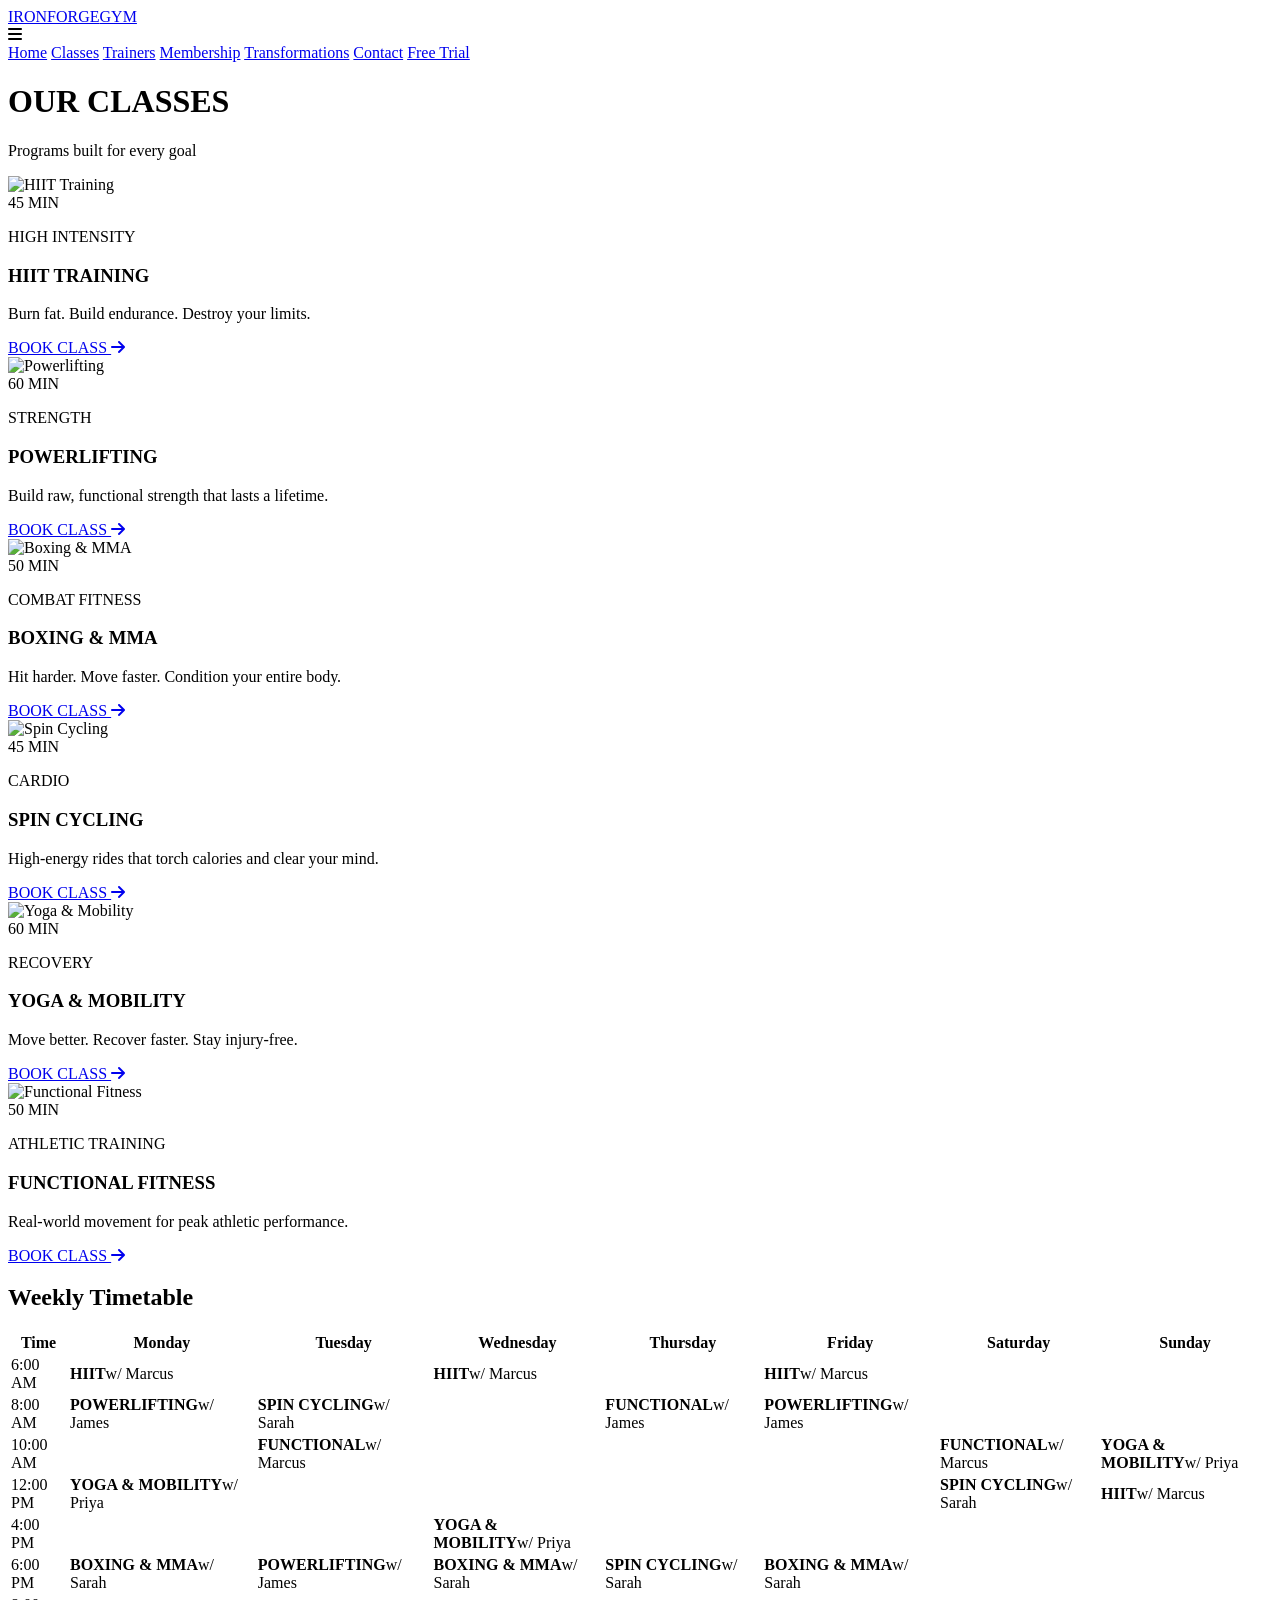
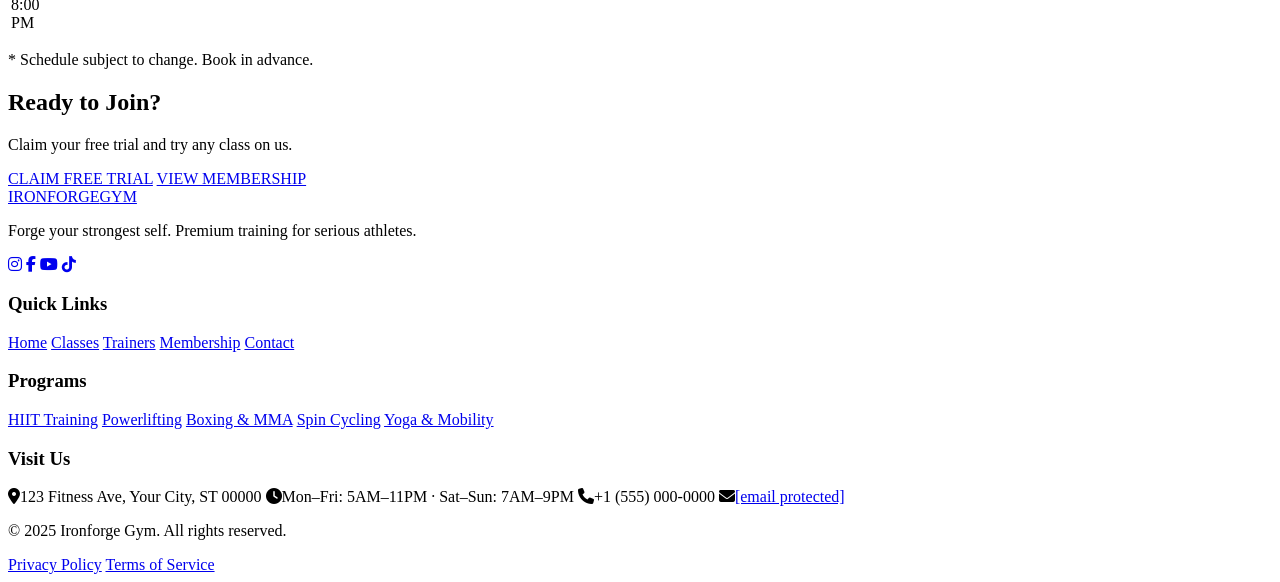
==== classes.html @ a6bea6be "Add files via upload" ====
<!DOCTYPE html>
<html lang="en">
<head>
  <meta charset="UTF-8">
  <meta name="viewport" content="width=device-width, initial-scale=1.0">
  <meta name="description" content="Explore all classes at Ironforge Gym — HIIT, Powerlifting, Boxing, Spin Cycling, Yoga, and more. Find your program.">
  <title>Classes | Ironforge Gym</title>
  <link href="https://fonts.googleapis.com/css2?family=Barlow+Condensed:wght@600;700;800;900&family=Barlow:wght@400;500;600&display=swap" rel="stylesheet">
  <link rel="stylesheet" href="https://cdnjs.cloudflare.com/ajax/libs/font-awesome/6.4.0/css/all.min.css">
  <link rel="stylesheet" href="./css/styles.css">
</head>
<body>

  <!-- NAVBAR (scrolled on inner pages) -->
  <header class="header scrolled">
    <div class="container">
      <a href="./index.html" class="logo">IRONFORGE<span>GYM</span></a>
      <div class="mobile-menu-toggle">
        <i class="fas fa-bars"></i>
      </div>
      <nav class="nav-links">
        <a href="./index.html">Home</a>
        <a href="./classes.html" class="active">Classes</a>
        <a href="./trainers.html">Trainers</a>
        <a href="./membership.html">Membership</a>
        <a href="./transformations.html">Transformations</a>
        <a href="./contact.html">Contact</a>
        <a href="./contact.html" class="btn btn-primary">Free Trial</a>
      </nav>
    </div>
  </header>

  <!-- PAGE HEADER -->
  <div class="page-header">
    <div class="container fade-in">
      <h1>OUR CLASSES</h1>
      <p>Programs built for every goal</p>
    </div>
  </div>

  <!-- ALL 6 CLASS CARDS -->
  <section class="section-padding">
    <div class="container">
      <div class="classes-grid fade-in">

        <div class="class-card">
          <div class="class-img">
            <img src="https://picsum.photos/seed/hiit/600/420?grayscale" alt="HIIT Training">
            <div class="class-overlay"></div>
            <span class="class-duration">45 MIN</span>
          </div>
          <div class="class-content">
            <p class="class-category">HIGH INTENSITY</p>
            <h3>HIIT TRAINING</h3>
            <p class="class-desc">Burn fat. Build endurance. Destroy your limits.</p>
            <a href="./contact.html" class="class-link">BOOK CLASS <i class="fas fa-arrow-right"></i></a>
          </div>
        </div>

        <div class="class-card">
          <div class="class-img">
            <img src="https://picsum.photos/seed/lifting/600/420?grayscale" alt="Powerlifting">
            <div class="class-overlay"></div>
            <span class="class-duration">60 MIN</span>
          </div>
          <div class="class-content">
            <p class="class-category">STRENGTH</p>
            <h3>POWERLIFTING</h3>
            <p class="class-desc">Build raw, functional strength that lasts a lifetime.</p>
            <a href="./contact.html" class="class-link">BOOK CLASS <i class="fas fa-arrow-right"></i></a>
          </div>
        </div>

        <div class="class-card">
          <div class="class-img">
            <img src="https://picsum.photos/seed/boxing/600/420?grayscale" alt="Boxing & MMA">
            <div class="class-overlay"></div>
            <span class="class-duration">50 MIN</span>
          </div>
          <div class="class-content">
            <p class="class-category">COMBAT FITNESS</p>
            <h3>BOXING &amp; MMA</h3>
            <p class="class-desc">Hit harder. Move faster. Condition your entire body.</p>
            <a href="./contact.html" class="class-link">BOOK CLASS <i class="fas fa-arrow-right"></i></a>
          </div>
        </div>

        <div class="class-card">
          <div class="class-img">
            <img src="https://picsum.photos/seed/cycling/600/420?grayscale" alt="Spin Cycling">
            <div class="class-overlay"></div>
            <span class="class-duration">45 MIN</span>
          </div>
          <div class="class-content">
            <p class="class-category">CARDIO</p>
            <h3>SPIN CYCLING</h3>
            <p class="class-desc">High-energy rides that torch calories and clear your mind.</p>
            <a href="./contact.html" class="class-link">BOOK CLASS <i class="fas fa-arrow-right"></i></a>
          </div>
        </div>

        <div class="class-card">
          <div class="class-img">
            <img src="https://picsum.photos/seed/yoga/600/420?grayscale" alt="Yoga & Mobility">
            <div class="class-overlay"></div>
            <span class="class-duration">60 MIN</span>
          </div>
          <div class="class-content">
            <p class="class-category">RECOVERY</p>
            <h3>YOGA &amp; MOBILITY</h3>
            <p class="class-desc">Move better. Recover faster. Stay injury-free.</p>
            <a href="./contact.html" class="class-link">BOOK CLASS <i class="fas fa-arrow-right"></i></a>
          </div>
        </div>

        <div class="class-card">
          <div class="class-img">
            <img src="https://picsum.photos/seed/crossfit/600/420?grayscale" alt="Functional Fitness">
            <div class="class-overlay"></div>
            <span class="class-duration">50 MIN</span>
          </div>
          <div class="class-content">
            <p class="class-category">ATHLETIC TRAINING</p>
            <h3>FUNCTIONAL FITNESS</h3>
            <p class="class-desc">Real-world movement for peak athletic performance.</p>
            <a href="./contact.html" class="class-link">BOOK CLASS <i class="fas fa-arrow-right"></i></a>
          </div>
        </div>

      </div>
    </div>
  </section>

  <!-- WEEKLY SCHEDULE TABLE -->
  <section class="section-padding" style="background: var(--surface);">
    <div class="container">
      <h2 class="section-title fade-in">Weekly Timetable</h2>
      <div class="schedule-wrapper fade-in">
        <table class="schedule-table">
          <thead>
            <tr>
              <th>Time</th>
              <th>Monday</th>
              <th>Tuesday</th>
              <th>Wednesday</th>
              <th>Thursday</th>
              <th>Friday</th>
              <th>Saturday</th>
              <th>Sunday</th>
            </tr>
          </thead>
          <tbody>
            <tr>
              <td>6:00 AM</td>
              <td><div class="schedule-class schedule-hiit"><strong>HIIT</strong><span>w/ Marcus</span></div></td>
              <td></td>
              <td><div class="schedule-class schedule-hiit"><strong>HIIT</strong><span>w/ Marcus</span></div></td>
              <td></td>
              <td><div class="schedule-class schedule-hiit"><strong>HIIT</strong><span>w/ Marcus</span></div></td>
              <td></td>
              <td></td>
            </tr>
            <tr>
              <td>8:00 AM</td>
              <td><div class="schedule-class schedule-strength"><strong>POWERLIFTING</strong><span>w/ James</span></div></td>
              <td><div class="schedule-class schedule-cycling"><strong>SPIN CYCLING</strong><span>w/ Sarah</span></div></td>
              <td></td>
              <td><div class="schedule-class schedule-functional"><strong>FUNCTIONAL</strong><span>w/ James</span></div></td>
              <td><div class="schedule-class schedule-strength"><strong>POWERLIFTING</strong><span>w/ James</span></div></td>
              <td></td>
              <td></td>
            </tr>
            <tr>
              <td>10:00 AM</td>
              <td></td>
              <td><div class="schedule-class schedule-functional"><strong>FUNCTIONAL</strong><span>w/ Marcus</span></div></td>
              <td></td>
              <td></td>
              <td></td>
              <td><div class="schedule-class schedule-functional"><strong>FUNCTIONAL</strong><span>w/ Marcus</span></div></td>
              <td><div class="schedule-class schedule-yoga"><strong>YOGA &amp; MOBILITY</strong><span>w/ Priya</span></div></td>
            </tr>
            <tr>
              <td>12:00 PM</td>
              <td><div class="schedule-class schedule-yoga"><strong>YOGA &amp; MOBILITY</strong><span>w/ Priya</span></div></td>
              <td></td>
              <td></td>
              <td></td>
              <td></td>
              <td><div class="schedule-class schedule-cycling"><strong>SPIN CYCLING</strong><span>w/ Sarah</span></div></td>
              <td><div class="schedule-class schedule-hiit"><strong>HIIT</strong><span>w/ Marcus</span></div></td>
            </tr>
            <tr>
              <td>4:00 PM</td>
              <td></td>
              <td></td>
              <td><div class="schedule-class schedule-yoga"><strong>YOGA &amp; MOBILITY</strong><span>w/ Priya</span></div></td>
              <td></td>
              <td></td>
              <td></td>
              <td></td>
            </tr>
            <tr>
              <td>6:00 PM</td>
              <td><div class="schedule-class schedule-boxing"><strong>BOXING &amp; MMA</strong><span>w/ Sarah</span></div></td>
              <td><div class="schedule-class schedule-strength"><strong>POWERLIFTING</strong><span>w/ James</span></div></td>
              <td><div class="schedule-class schedule-boxing"><strong>BOXING &amp; MMA</strong><span>w/ Sarah</span></div></td>
              <td><div class="schedule-class schedule-cycling"><strong>SPIN CYCLING</strong><span>w/ Sarah</span></div></td>
              <td><div class="schedule-class schedule-boxing"><strong>BOXING &amp; MMA</strong><span>w/ Sarah</span></div></td>
              <td></td>
              <td></td>
            </tr>
            <tr>
              <td>8:00 PM</td>
              <td></td>
              <td></td>
              <td></td>
              <td></td>
              <td></td>
              <td></td>
              <td></td>
            </tr>
          </tbody>
        </table>
      </div>
      <p class="schedule-note">* Schedule subject to change. Book in advance. <!-- CLIENT EDIT: all schedule data --></p>
    </div>
  </section>

  <!-- CTA BANNER -->
  <section class="cta-banner fade-in">
    <div class="container">
      <h2>Ready to Join?</h2>
      <p>Claim your free trial and try any class on us.</p>
      <div class="cta-buttons">
        <a href="./contact.html" class="btn btn-primary">CLAIM FREE TRIAL</a>
        <a href="./membership.html" class="btn btn-outline">VIEW MEMBERSHIP</a>
      </div>
    </div>
  </section>

  <!-- FOOTER -->
  <footer class="footer">
    <div class="container">
      <div class="footer-grid">
        <div class="footer-col">
          <a href="./index.html" class="footer-logo">IRONFORGE<span>GYM</span></a>
          <p>Forge your strongest self. Premium training for serious athletes.</p>
          <div class="social-icons">
            <a href="#" aria-label="Instagram"><i class="fab fa-instagram"></i></a>
            <a href="#" aria-label="Facebook"><i class="fab fa-facebook-f"></i></a>
            <a href="#" aria-label="YouTube"><i class="fab fa-youtube"></i></a>
            <a href="#" aria-label="TikTok"><i class="fab fa-tiktok"></i></a>
          </div>
        </div>
        <div class="footer-col">
          <h3>Quick Links</h3>
          <div class="footer-links">
            <a href="./index.html">Home</a>
            <a href="./classes.html">Classes</a>
            <a href="./trainers.html">Trainers</a>
            <a href="./membership.html">Membership</a>
            <a href="./contact.html">Contact</a>
          </div>
        </div>
        <div class="footer-col">
          <h3>Programs</h3>
          <div class="footer-links">
            <a href="./classes.html">HIIT Training</a>
            <a href="./classes.html">Powerlifting</a>
            <a href="./classes.html">Boxing &amp; MMA</a>
            <a href="./classes.html">Spin Cycling</a>
            <a href="./classes.html">Yoga &amp; Mobility</a>
          </div>
        </div>
        <div class="footer-col">
          <h3>Visit Us</h3>
          <div class="footer-links">
            <span><i class="fas fa-map-marker-alt"></i>123 Fitness Ave, Your City, ST 00000</span>
            <span><i class="fas fa-clock"></i>Mon–Fri: 5AM–11PM · Sat–Sun: 7AM–9PM</span>
            <span><i class="fas fa-phone"></i>+1 (555) 000-0000</span>
            <span><i class="fas fa-envelope"></i><a href="/cdn-cgi/l/email-protection" class="__cf_email__" data-cfemail="28404d44444768415a47464e475a4f4d454f5145064b4745">[email&#160;protected]</a></span>
          </div>
        </div>
      </div>
      <div class="footer-bottom">
        <p>&copy; 2025 Ironforge Gym. All rights reserved.</p>
        <div>
          <a href="#">Privacy Policy</a>
          <a href="#">Terms of Service</a>
        </div>
      </div>
    </div>
  </footer>

  <a href="https://wa.me/15550000000" class="whatsapp-float" target="_blank" rel="noopener noreferrer" aria-label="Ch
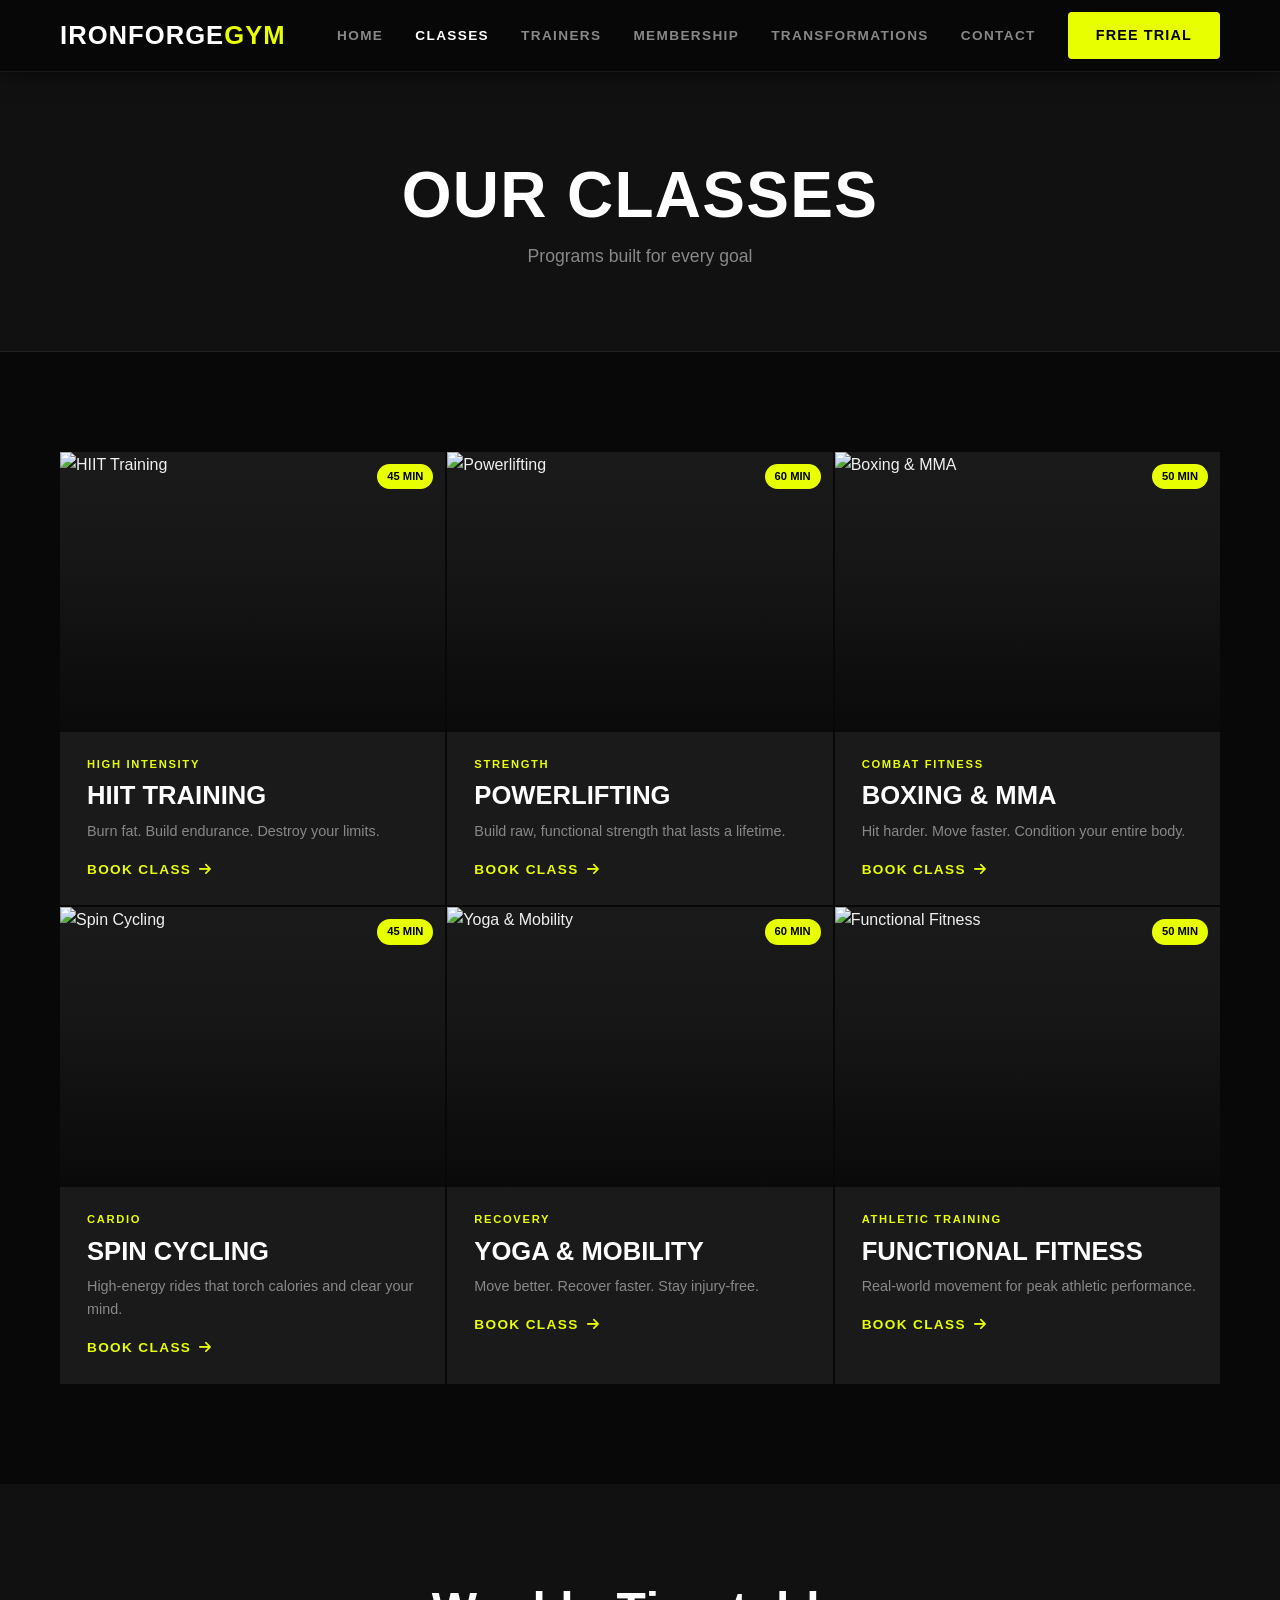
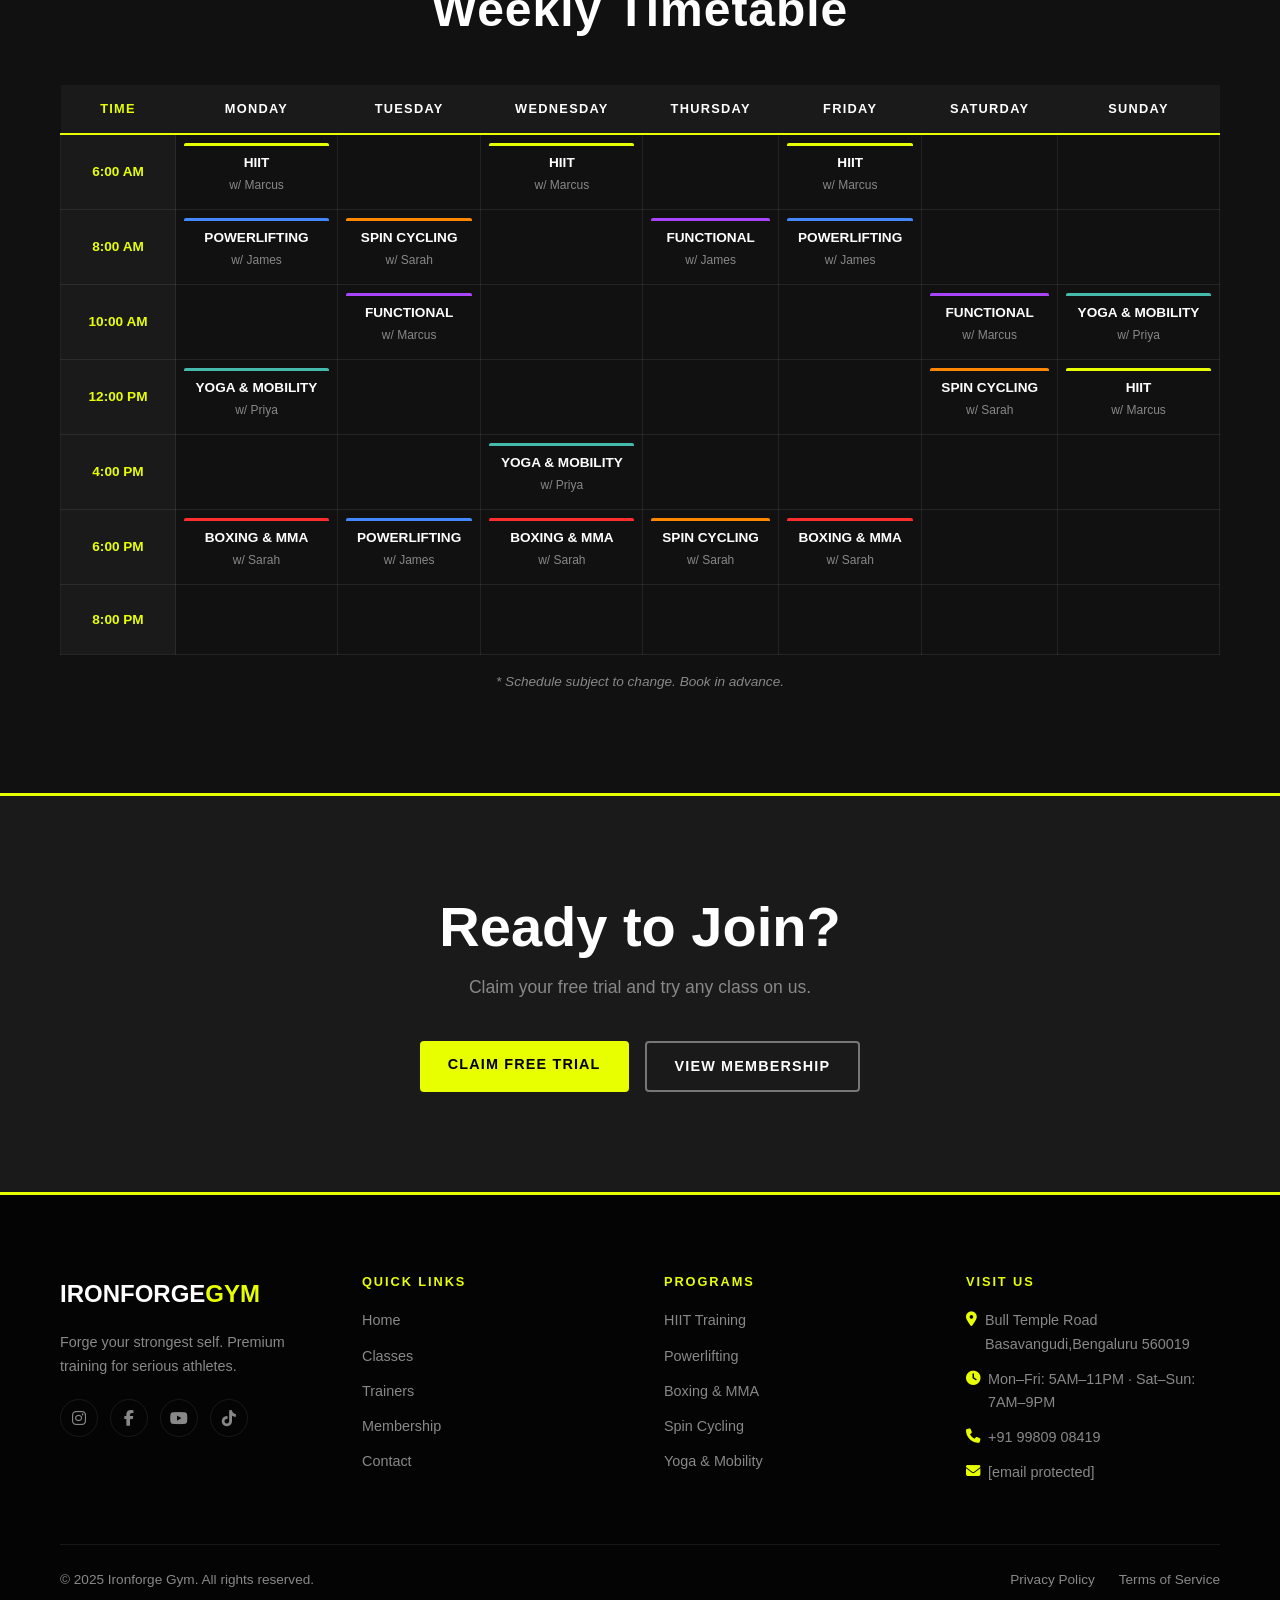
==== commit 92d44700: "updated the footer address" ====
--- a/classes.html
+++ b/classes.html
@@ -276,9 +276,9 @@
         <div class="footer-col">
           <h3>Visit Us</h3>
           <div class="footer-links">
-            <span><i class="fas fa-map-marker-alt"></i>123 Fitness Ave, Your City, ST 00000</span>
+            <span><i class="fas fa-map-marker-alt"></i>Bull Temple Road Basavangudi,Bengaluru 560019</span>
             <span><i class="fas fa-clock"></i>Mon–Fri: 5AM–11PM · Sat–Sun: 7AM–9PM</span>
-            <span><i class="fas fa-phone"></i>+1 (555) 000-0000</span>
+            <span><i class="fas fa-phone"></i>+91 99809 08419</span>
             <span><i class="fas fa-envelope"></i><a href="/cdn-cgi/l/email-protection" class="__cf_email__" data-cfemail="28404d44444768415a47464e475a4f4d454f5145064b4745">[email&#160;protected]</a></span>
           </div>
         </div>
@@ -293,4 +293,4 @@
     </div>
   </footer>
 
-  <a href="https://wa.me/15550000000" class="whatsapp-float" target="_blank" rel="noopener noreferrer" aria-label="Ch+  <a href="https://wa.me/15550000000" class="whatsapp-float" target="_blank" rel="noopener noreferrer" aria-label="Ch
--- a/css/styles.css
+++ b/css/styles.css
@@ -0,0 +1,1269 @@
+/* ===== 1. CSS RESET & BASE ===== */
+*, *::before, *::after { box-sizing: border-box; margin: 0; padding: 0; }
+html { scroll-behavior: smooth; }
+body {
+  background: var(--dark-bg);
+  color: var(--text-primary);
+  font-family: 'Barlow', sans-serif;
+  line-height: 1.6;
+  overflow-x: hidden;
+}
+img { max-width: 100%; height: auto; display: block; }
+a { text-decoration: none; }
+
+/* ===== 2. CSS VARIABLES (:root) ===== */
+:root {
+  --primary-color:   #E8FF00;
+  --secondary-color: #FF4500;
+  --dark-bg:         #080808;
+  --surface:         #111111;
+  --surface-2:       #1a1a1a;
+  --text-primary:    #F5F5F5;
+  --text-light:      #888888;
+  --border-color:    rgba(255,255,255,0.08);
+  --white:           #FFFFFF;
+  --section-padding: 100px 0;
+}
+
+/* ===== 3. TYPOGRAPHY ===== */
+h1, h2, h3, h4 {
+  font-family: 'Barlow Condensed', sans-serif;
+  line-height: 1.1;
+}
+
+/* ===== 4. LAYOUT UTILITIES ===== */
+.container {
+  max-width: 1200px;
+  margin: 0 auto;
+  padding: 0 20px;
+}
+.section-padding {
+  padding: var(--section-padding);
+}
+.section-label {
+  font-family: 'Barlow', sans-serif;
+  font-weight: 600;
+  font-size: 0.75rem;
+  text-transform: uppercase;
+  letter-spacing: 0.2em;
+  color: var(--primary-color);
+  margin-bottom: 16px;
+  display: block;
+}
+.section-title {
+  text-align: center;
+  font-family: 'Barlow Condensed', sans-serif;
+  font-weight: 900;
+  font-size: 3rem;
+  color: var(--white);
+  margin-bottom: 48px;
+  letter-spacing: 0.02em;
+}
+
+/* ===== 5. BUTTONS ===== */
+.btn {
+  display: inline-block;
+  font-family: 'Barlow Condensed', sans-serif;
+  font-weight: 700;
+  font-size: 0.9rem;
+  text-transform: uppercase;
+  letter-spacing: 0.08em;
+  padding: 12px 28px;
+  border-radius: 4px;
+  transition: background 0.3s, color 0.3s, border-color 0.3s, transform 0.2s;
+  cursor: pointer;
+  border: none;
+}
+.btn-primary {
+  background: var(--primary-color);
+  color: #000000;
+}
+.btn-primary:hover {
+  background: #ffffff;
+  color: #000;
+}
+.btn-outline {
+  background: transparent;
+  border: 2px solid rgba(255,255,255,0.4);
+  color: var(--white);
+}
+.btn-outline:hover {
+  border-color: var(--primary-color);
+  color: var(--primary-color);
+}
+.btn-block {
+  display: block;
+  width: 100%;
+  text-align: center;
+}
+
+/* ===== 6. NAVBAR ===== */
+.header {
+  position: fixed;
+  top: 0;
+  width: 100%;
+  z-index: 1000;
+  background: transparent;
+  transition: background 0.4s ease;
+  height: 72px;
+  display: flex;
+  align-items: center;
+}
+.header.scrolled {
+  background: rgba(8,8,8,0.97);
+  backdrop-filter: blur(20px);
+  -webkit-backdrop-filter: blur(20px);
+  border-bottom: 1px solid var(--border-color);
+  box-shadow: 0 2px 20px rgba(0,0,0,0.5);
+}
+.header .container {
+  display: flex;
+  align-items: center;
+  justify-content: space-between;
+  width: 100%;
+}
+.logo {
+  font-family: 'Barlow Condensed', sans-serif;
+  font-weight: 900;
+  font-size: 1.6rem;
+  color: var(--white);
+  letter-spacing: 0.04em;
+}
+.logo span {
+  color: var(--primary-color);
+}
+.nav-links {
+  display: flex;
+  align-items: center;
+  gap: 32px;
+}
+.nav-links a:not(.btn) {
+  font-family: 'Barlow', sans-serif;
+  font-weight: 600;
+  font-size: 0.85rem;
+  text-transform: uppercase;
+  letter-spacing: 0.1em;
+  color: var(--text-light);
+  transition: color 0.2s;
+}
+.nav-links a:not(.btn):hover,
+.nav-links a.active:not(.btn) {
+  color: var(--white);
+}
+.mobile-menu-toggle {
+  display: none;
+  font-size: 1.5rem;
+  color: var(--white);
+  cursor: pointer;
+  background: none;
+  border: none;
+  padding: 4px;
+}
+.mobile-close {
+  display: none;
+  position: absolute;
+  top: 24px;
+  right: 28px;
+  font-size: 1.8rem;
+  color: var(--white);
+  background: none;
+  border: none;
+  cursor: pointer;
+  z-index: 10001;
+}
+
+/* ===== 7. PAGE HEADER BANNER ===== */
+.page-header {
+  background: var(--surface);
+  padding: 160px 0 80px;
+  text-align: center;
+  border-bottom: 1px solid var(--border-color);
+}
+.page-header h1 {
+  font-family: 'Barlow Condensed', sans-serif;
+  font-weight: 900;
+  font-size: 4rem;
+  color: var(--white);
+  letter-spacing: 0.02em;
+  margin-bottom: 12px;
+}
+.page-header p {
+  font-family: 'Barlow', sans-serif;
+  font-size: 1.1rem;
+  color: var(--text-light);
+}
+
+/* ===== 8. HERO ===== */
+.hero {
+  min-height: 100vh;
+  position: relative;
+  background: url('https://picsum.photos/1920/1080?grayscale') center/cover no-repeat;
+  display: flex;
+  align-items: center;
+}
+.hero-overlay {
+  position: absolute;
+  inset: 0;
+  background: linear-gradient(to right,
+    rgba(8,8,8,0.97) 0%,
+    rgba(8,8,8,0.75) 50%,
+    rgba(8,8,8,0.3) 100%);
+}
+.hero .container {
+  position: relative;
+  z-index: 1;
+  padding-top: 72px;
+}
+.hero-eyebrow {
+  font-family: 'Barlow', sans-serif;
+  font-weight: 600;
+  font-size: 0.75rem;
+  text-transform: uppercase;
+  letter-spacing: 0.2em;
+  color: var(--primary-color);
+  margin-bottom: 20px;
+}
+.hero h1 {
+  font-family: 'Barlow Condensed', sans-serif;
+  font-weight: 900;
+  font-size: clamp(3.5rem, 8vw, 7rem);
+  color: var(--white);
+  line-height: 0.92;
+  margin-bottom: 24px;
+  text-transform: uppercase;
+}
+.hero h1 span {
+  color: var(--primary-color);
+}
+.hero-sub {
+  font-family: 'Barlow', sans-serif;
+  font-size: 1.1rem;
+  color: var(--text-light);
+  max-width: 480px;
+  line-height: 1.7;
+  margin-bottom: 40px;
+}
+.hero-buttons {
+  display: flex;
+  gap: 16px;
+  flex-wrap: wrap;
+  margin-bottom: 64px;
+}
+.hero-trust {
+  display: flex;
+  align-items: center;
+  gap: 40px;
+  flex-wrap: wrap;
+}
+.trust-item {
+  display: flex;
+  flex-direction: column;
+  gap: 4px;
+}
+.trust-number {
+  font-family: 'Barlow Condensed', sans-serif;
+  font-weight: 800;
+  font-size: 2.5rem;
+  color: var(--white);
+}
+.trust-label {
+  font-family: 'Barlow', sans-serif;
+  font-weight: 500;
+  font-size: 0.8rem;
+  text-transform: uppercase;
+  letter-spacing: 0.1em;
+  color: var(--text-light);
+}
+.trust-divider {
+  width: 1px;
+  height: 40px;
+  background: var(--border-color);
+}
+
+/* ===== 9. STATS BAR ===== */
+.stats-bar {
+  background: var(--surface-2);
+  padding: 60px 0;
+  border-top: 1px solid var(--border-color);
+  border-bottom: 1px solid var(--border-color);
+}
+.stats-grid {
+  display: grid;
+  grid-template-columns: repeat(4, 1fr);
+  gap: 40px;
+}
+.stat-item {
+  text-align: center;
+}
+.stat-number {
+  font-family: 'Barlow Condensed', sans-serif;
+  font-weight: 900;
+  font-size: 3.5rem;
+  color: var(--primary-color);
+}
+.stat-label {
+  font-family: 'Barlow', sans-serif;
+  font-weight: 500;
+  font-size: 0.8rem;
+  text-transform: uppercase;
+  letter-spacing: 0.12em;
+  color: var(--text-light);
+  margin-top: 6px;
+}
+
+/* ===== 10. ABOUT ===== */
+.about-layout {
+  display: grid;
+  grid-template-columns: 1fr 1fr;
+  gap: 80px;
+  align-items: center;
+}
+.about-text h2 {
+  font-family: 'Barlow Condensed', sans-serif;
+  font-weight: 800;
+  font-size: 3rem;
+  color: var(--white);
+  line-height: 1.05;
+  margin-bottom: 24px;
+}
+.about-text p {
+  font-family: 'Barlow', sans-serif;
+  font-size: 1rem;
+  color: var(--text-light);
+  line-height: 1.75;
+  margin-bottom: 16px;
+}
+.about-features {
+  display: grid;
+  grid-template-columns: 1fr 1fr;
+  gap: 12px;
+  margin-top: 24px;
+}
+.about-features div {
+  font-family: 'Barlow', sans-serif;
+  font-weight: 600;
+  font-size: 0.9rem;
+  color: var(--text-primary);
+}
+.about-features i {
+  color: var(--primary-color);
+  margin-right: 8px;
+}
+.about-image {
+  position: relative;
+}
+.about-image img {
+  width: 100%;
+  object-fit: cover;
+  display: block;
+  border-right: 2px solid var(--primary-color);
+  border-bottom: 2px solid var(--primary-color);
+}
+.about-badge {
+  position: absolute;
+  bottom: -20px;
+  left: -20px;
+  background: var(--surface-2);
+  border: 1px solid var(--border-color);
+  padding: 20px 24px;
+  text-align: center;
+}
+.badge-number {
+  display: block;
+  font-family: 'Barlow Condensed', sans-serif;
+  font-weight: 900;
+  font-size: 2.5rem;
+  color: var(--primary-color);
+}
+.badge-text {
+  display: block;
+  font-family: 'Barlow', sans-serif;
+  font-weight: 500;
+  font-size: 0.75rem;
+  text-transform: uppercase;
+  letter-spacing: 0.1em;
+  color: var(--text-light);
+  margin-top: 4px;
+}
+
+/* ===== 11. CLASS CARDS ===== */
+.classes-grid {
+  display: grid;
+  grid-template-columns: repeat(3, 1fr);
+  gap: 2px;
+}
+.class-card {
+  position: relative;
+  overflow: hidden;
+  background: var(--surface-2);
+}
+.class-img {
+  position: relative;
+  height: 280px;
+  overflow: hidden;
+}
+.class-img img {
+  width: 100%;
+  height: 100%;
+  object-fit: cover;
+  transition: transform 0.6s ease;
+}
+.class-card:hover .class-img img {
+  transform: scale(1.08);
+}
+.class-overlay {
+  position: absolute;
+  inset: 0;
+  background: linear-gradient(to top,
+    rgba(8,8,8,0.9) 0%,
+    rgba(8,8,8,0.2) 60%,
+    transparent 100%);
+}
+.class-duration {
+  position: absolute;
+  top: 12px;
+  right: 12px;
+  background: var(--primary-color);
+  color: #000;
+  font-family: 'Barlow Condensed', sans-serif;
+  font-weight: 700;
+  font-size: 0.7rem;
+  text-transform: uppercase;
+  padding: 4px 10px;
+  border-radius: 99px;
+}
+.class-content {
+  padding: 24px;
+  border-left: 3px solid transparent;
+  transition: border-color 0.3s;
+}
+.class-card:hover .class-content {
+  border-left-color: var(--primary-color);
+}
+.class-category {
+  font-family: 'Barlow', sans-serif;
+  font-weight: 600;
+  font-size: 0.7rem;
+  text-transform: uppercase;
+  letter-spacing: 0.15em;
+  color: var(--primary-color);
+  margin-bottom: 8px;
+}
+.class-card h3 {
+  font-family: 'Barlow Condensed', sans-serif;
+  font-weight: 800;
+  font-size: 1.6rem;
+  color: var(--white);
+  margin-bottom: 10px;
+}
+.class-desc {
+  font-family: 'Barlow', sans-serif;
+  font-size: 0.9rem;
+  color: var(--text-light);
+  line-height: 1.6;
+}
+.class-link {
+  display: inline-flex;
+  align-items: center;
+  gap: 8px;
+  margin-top: 16px;
+  font-family: 'Barlow Condensed', sans-serif;
+  font-weight: 700;
+  font-size: 0.85rem;
+  text-transform: uppercase;
+  letter-spacing: 0.1em;
+  color: var(--primary-color);
+  transition: gap 0.2s;
+}
+.class-link:hover {
+  gap: 14px;
+}
+
+/* ===== 12. SCHEDULE TABLE ===== */
+.schedule-wrapper {
+  overflow-x: auto;
+  -webkit-overflow-scrolling: touch;
+}
+.schedule-table {
+  width: 100%;
+  border-collapse: collapse;
+  min-width: 700px;
+}
+.schedule-table th {
+  background: var(--surface-2);
+  font-family: 'Barlow Condensed', sans-serif;
+  font-weight: 700;
+  font-size: 0.8rem;
+  text-transform: uppercase;
+  letter-spacing: 0.1em;
+  color: var(--white);
+  padding: 14px 12px;
+  text-align: center;
+  border-bottom: 2px solid var(--primary-color);
+}
+.schedule-table th:first-child {
+  color: var(--primary-color);
+}
+.schedule-table td {
+  border: 1px solid var(--border-color);
+  padding: 8px;
+  text-align: center;
+  vertical-align: middle;
+  min-width: 110px;
+  height: 70px;
+}
+.schedule-table td:first-child {
+  font-family: 'Barlow Condensed', sans-serif;
+  font-weight: 700;
+  font-size: 0.85rem;
+  color: var(--primary-color);
+  background: var(--surface-2);
+  white-space: nowrap;
+}
+.schedule-table tbody tr:hover {
+  background: rgba(232,255,0,0.03);
+}
+.schedule-class {
+  padding: 6px 8px;
+  font-size: 0.8rem;
+  border-radius: 2px;
+}
+.schedule-class strong {
+  display: block;
+  font-family: 'Barlow Condensed', sans-serif;
+  font-weight: 700;
+  color: var(--white);
+  font-size: 0.85rem;
+}
+.schedule-class span {
+  display: block;
+  font-family: 'Barlow', sans-serif;
+  color: var(--text-light);
+  font-size: 0.75rem;
+  margin-top: 2px;
+}
+.schedule-hiit     { border-top: 3px solid var(--primary-color); }
+.schedule-strength { border-top: 3px solid #4488FF; }
+.schedule-boxing   { border-top: 3px solid #FF2D2D; }
+.schedule-cycling  { border-top: 3px solid #FF8800; }
+.schedule-yoga     { border-top: 3px solid #44BBAA; }
+.schedule-functional { border-top: 3px solid #AA44FF; }
+.schedule-note {
+  font-family: 'Barlow', sans-serif;
+  font-size: 0.85rem;
+  color: var(--text-light);
+  font-style: italic;
+  margin-top: 16px;
+  text-align: center;
+}
+
+/* ===== 13. TRAINER CARDS ===== */
+.trainers-grid {
+  display: grid;
+  grid-template-columns: repeat(4, 1fr);
+  gap: 2px;
+}
+.trainer-card {
+  position: relative;
+  overflow: hidden;
+}
+.trainer-img {
+  height: 400px;
+  overflow: hidden;
+}
+.trainer-img img {
+  width: 100%;
+  height: 100%;
+  object-fit: cover;
+  filter: grayscale(100%);
+  transition: filter 0.5s ease, transform 0.5s ease;
+}
+.trainer-card:hover .trainer-img img {
+  filter: grayscale(0%);
+  transform: scale(1.04);
+}
+.trainer-info {
+  background: var(--surface-2);
+  padding: 20px 24px;
+  border-left: 3px solid transparent;
+  transition: border-color 0.3s;
+}
+.trainer-card:hover .trainer-info {
+  border-left-color: var(--primary-color);
+}
+.trainer-specialty {
+  font-family: 'Barlow', sans-serif;
+  font-weight: 600;
+  font-size: 0.7rem;
+  text-transform: uppercase;
+  letter-spacing: 0.15em;
+  color: var(--primary-color);
+  margin-bottom: 6px;
+}
+.trainer-card h3 {
+  font-family: 'Barlow Condensed', sans-serif;
+  font-weight: 800;
+  font-size: 1.5rem;
+  color: var(--white);
+}
+.trainer-bio {
+  font-family: 'Barlow', sans-serif;
+  font-size: 0.85rem;
+  color: var(--text-light);
+  margin-top: 6px;
+  line-height: 1.5;
+}
+.trainer-social {
+  margin-top: 12px;
+  display: flex;
+  gap: 10px;
+}
+.trainer-social a {
+  color: var(--text-light);
+  font-size: 1rem;
+  transition: color 0.2s;
+}
+.trainer-social a:hover {
+  color: var(--primary-color);
+}
+
+/* ===== 14. TESTIMONIALS ===== */
+.testimonials-section {
+  background: var(--surface);
+  padding: var(--section-padding);
+}
+.testimonials-grid {
+  display: grid;
+  grid-template-columns: repeat(3, 1fr);
+  gap: 24px;
+  margin-top: 48px;
+}
+.testimonial-card {
+  background: var(--surface-2);
+  padding: 32px;
+  border: 1px solid var(--border-color);
+  border-top: 3px solid var(--primary-color);
+}
+.stars {
+  color: var(--primary-color);
+  font-size: 0.9rem;
+  margin-bottom: 12px;
+  display: flex;
+  gap: 4px;
+}
+.result-badge {
+  display: inline-block;
+  background: rgba(232,255,0,0.1);
+  color: var(--primary-color);
+  border: 1px solid rgba(232,255,0,0.3);
+  font-family: 'Barlow Condensed', sans-serif;
+  font-weight: 700;
+  font-size: 0.75rem;
+  text-transform: uppercase;
+  letter-spacing: 0.08em;
+  padding: 4px 12px;
+  border-radius: 99px;
+  margin-bottom: 16px;
+}
+.quote {
+  font-family: 'Barlow', sans-serif;
+  font-size: 1rem;
+  color: var(--text-light);
+  line-height: 1.75;
+  font-style: italic;
+  margin-bottom: 24px;
+}
+.client-info {
+  display: flex;
+  align-items: center;
+  gap: 14px;
+  border-top: 1px solid var(--border-color);
+  padding-top: 20px;
+  margin-top: 8px;
+}
+.client-info img {
+  width: 44px;
+  height: 44px;
+  border-radius: 50%;
+  object-fit: cover;
+}
+.client-name {
+  font-family: 'Barlow Condensed', sans-serif;
+  font-weight: 700;
+  font-size: 1rem;
+  color: var(--white);
+}
+.client-since {
+  font-family: 'Barlow', sans-serif;
+  font-size: 0.8rem;
+  color: var(--text-light);
+}
+
+/* ===== 15. PRICING CARDS ===== */
+.pricing-grid {
+  display: grid;
+  grid-template-columns: repeat(3, 1fr);
+  gap: 24px;
+  align-items: start;
+}
+.pricing-card {
+  background: var(--surface-2);
+  border: 1px solid var(--border-color);
+  padding: 40px 32px;
+  position: relative;
+  transition: transform 0.3s, box-shadow 0.3s;
+}
+.pricing-card:hover {
+  transform: translateY(-6px);
+  box-shadow: 0 16px 48px rgba(0,0,0,0.5);
+}
+.pricing-card--featured {
+  border: 2px solid var(--primary-color);
+  transform: translateY(-12px);
+  box-shadow: 0 0 48px rgba(232,255,0,0.2);
+}
+.pricing-card--featured:hover {
+  transform: translateY(-18px);
+}
+.pricing-badge {
+  position: absolute;
+  top: -14px;
+  left: 50%;
+  transform: translateX(-50%);
+  background: var(--primary-color);
+  color: #000;
+  font-family: 'Barlow Condensed', sans-serif;
+  font-weight: 700;
+  font-size: 0.75rem;
+  text-transform: uppercase;
+  letter-spacing: 0.1em;
+  padding: 6px 20px;
+  border-radius: 99px;
+  white-space: nowrap;
+}
+.pricing-name {
+  font-family: 'Barlow Condensed', sans-serif;
+  font-weight: 800;
+  font-size: 1.5rem;
+  text-transform: uppercase;
+  color: var(--white);
+  margin-bottom: 24px;
+  letter-spacing: 0.05em;
+}
+.pricing-price {
+  margin-bottom: 4px;
+}
+.price-amount {
+  font-family: 'Barlow Condensed', sans-serif;
+  font-weight: 900;
+  font-size: 3.5rem;
+  color: var(--white);
+}
+.pricing-card--featured .price-amount {
+  color: var(--primary-color);
+}
+.price-period {
+  font-family: 'Barlow', sans-serif;
+  font-size: 1rem;
+  color: var(--text-light);
+}
+.pricing-sub {
+  font-family: 'Barlow', sans-serif;
+  font-size: 0.8rem;
+  color: var(--text-light);
+  margin: 8px 0 28px;
+}
+.pricing-features {
+  list-style: none;
+  padding: 0;
+  margin: 0 0 32px;
+  display: flex;
+  flex-direction: column;
+  gap: 12px;
+}
+.pricing-features li {
+  display: flex;
+  align-items: center;
+  gap: 12px;
+  font-family: 'Barlow', sans-serif;
+  font-weight: 500;
+  font-size: 0.9rem;
+}
+.included {
+  color: var(--text-primary);
+}
+.included i {
+  color: var(--primary-color);
+  flex-shrink: 0;
+}
+.excluded {
+  color: var(--text-light);
+  opacity: 0.5;
+}
+.excluded i {
+  color: var(--text-light);
+  flex-shrink: 0;
+}
+
+/* ===== 16. FAQ ACCORDION ===== */
+.faq-list {
+  max-width: 720px;
+  margin: 48px auto 0;
+}
+.faq-item {
+  border-bottom: 1px solid var(--border-color);
+  padding: 4px 0;
+}
+.faq-question {
+  width: 100%;
+  background: none;
+  border: none;
+  cursor: pointer;
+  display: flex;
+  justify-content: space-between;
+  align-items: center;
+  padding: 20px 0;
+  font-family: 'Barlow Condensed', sans-serif;
+  font-weight: 700;
+  font-size: 1.1rem;
+  color: var(--white);
+  text-align: left;
+  gap: 16px;
+}
+.faq-icon {
+  color: var(--primary-color);
+  font-size: 0.9rem;
+  flex-shrink: 0;
+  transition: transform 0.3s;
+}
+.faq-item.open .faq-icon {
+  transform: rotate(45deg);
+}
+.faq-answer {
+  max-height: 0;
+  overflow: hidden;
+  transition: max-height 0.4s ease;
+}
+.faq-item.open .faq-answer {
+  max-height: 300px;
+}
+.faq-answer p {
+  font-family: 'Barlow', sans-serif;
+  font-size: 0.95rem;
+  color: var(--text-light);
+  line-height: 1.75;
+  padding-bottom: 20px;
+}
+
+/* ===== 17. CONTACT PAGE ===== */
+.contact-info-cards {
+  display: grid;
+  grid-template-columns: repeat(3, 1fr);
+  gap: 24px;
+  margin-bottom: 60px;
+}
+.contact-card {
+  background: var(--surface-2);
+  border: 1px solid var(--border-color);
+  border-top: 3px solid var(--primary-color);
+  padding: 32px;
+  display: flex;
+  gap: 20px;
+  align-items: flex-start;
+}
+.contact-icon {
+  width: 44px;
+  height: 44px;
+  flex-shrink: 0;
+  background: rgba(232,255,0,0.1);
+  border-radius: 4px;
+  display: flex;
+  align-items: center;
+  justify-content: center;
+  color: var(--primary-color);
+  font-size: 1.2rem;
+}
+.contact-card h3 {
+  font-family: 'Barlow Condensed', sans-serif;
+  font-weight: 700;
+  font-size: 1.2rem;
+  color: var(--white);
+  margin-bottom: 8px;
+}
+.contact-card p {
+  font-family: 'Barlow', sans-serif;
+  font-size: 0.9rem;
+  color: var(--text-light);
+  line-height: 1.7;
+  margin-bottom: 6px;
+}
+.contact-card a {
+  color: var(--primary-color);
+  text-decoration: none;
+}
+.contact-card a:hover {
+  text-decoration: underline;
+}
+.contact-form-container {
+  background: var(--surface-2);
+  border: 1px solid var(--border-color);
+  border-top: 3px solid var(--primary-color);
+  padding: 40px;
+  max-width: 760px;
+  margin: 0 auto;
+}
+.contact-form-container h2 {
+  font-family: 'Barlow Condensed', sans-serif;
+  font-weight: 800;
+  font-size: 2rem;
+  color: var(--white);
+  margin-bottom: 8px;
+}
+.form-row {
+  display: grid;
+  grid-template-columns: 1fr 1fr;
+  gap: 20px;
+}
+.form-group {
+  display: flex;
+  flex-direction: column;
+  gap: 8px;
+  margin-bottom: 20px;
+}
+.form-group label {
+  font-family: 'Barlow', sans-serif;
+  font-weight: 600;
+  font-size: 0.75rem;
+  text-transform: uppercase;
+  letter-spacing: 0.1em;
+  color: var(--text-light);
+}
+input, select, textarea {
+  background: rgba(255,255,255,0.04);
+  border: 1px solid var(--border-color);
+  border-radius: 4px;
+  padding: 13px 16px;
+  color: var(--white);
+  width: 100%;
+  box-sizing: border-box;
+  font-family: 'Barlow', sans-serif;
+  font-size: 0.95rem;
+  outline: none;
+  transition: border-color 0.2s, box-shadow 0.2s;
+}
+input:focus, select:focus, textarea:focus {
+  border-color: var(--primary-color);
+  box-shadow: 0 0 0 3px rgba(232,255,0,0.12);
+}
+input::placeholder, textarea::placeholder {
+  color: var(--text-light);
+}
+select option {
+  background: var(--surface-2);
+  color: var(--white);
+}
+textarea {
+  resize: vertical;
+  min-height: 120px;
+}
+.map-container {
+  margin-top: 60px;
+  overflow: hidden;
+  border: 1px solid var(--border-color);
+}
+
+/* ===== 18. FOOTER ===== */
+.footer {
+  background: #040404;
+  padding: 80px 0 0;
+}
+.footer-grid {
+  display: grid;
+  grid-template-columns: repeat(4, 1fr);
+  gap: 48px;
+}
+.footer-logo {
+  font-family: 'Barlow Condensed', sans-serif;
+  font-weight: 900;
+  font-size: 1.5rem;
+  color: var(--white);
+  display: inline-block;
+  margin-bottom: 16px;
+}
+.footer-logo span {
+  color: var(--primary-color);
+}
+.footer-col p {
+  font-family: 'Barlow', sans-serif;
+  font-size: 0.9rem;
+  color: var(--text-light);
+  line-height: 1.7;
+}
+.footer-col h3 {
+  font-family: 'Barlow Condensed', sans-serif;
+  font-weight: 700;
+  font-size: 0.8rem;
+  text-transform: uppercase;
+  letter-spacing: 0.15em;
+  color: var(--primary-color);
+  margin-bottom: 20px;
+}
+.footer-links {
+  display: flex;
+  flex-direction: column;
+  gap: 12px;
+}
+.footer-links a,
+.footer-links span {
+  font-family: 'Barlow', sans-serif;
+  font-size: 0.9rem;
+  color: var(--text-light);
+  text-decoration: none;
+  transition: color 0.2s;
+  display: flex;
+  align-items: flex-start;
+  gap: 0;
+}
+.footer-links a:hover {
+  color: var(--white);
+}
+.footer-links i {
+  color: var(--primary-color);
+  margin-right: 8px;
+  margin-top: 3px;
+  flex-shrink: 0;
+}
+.social-icons {
+  display: flex;
+  gap: 12px;
+  margin-top: 20px;
+}
+.social-icons a {
+  width: 38px;
+  height: 38px;
+  border-radius: 50%;
+  border: 1px solid var(--border-color);
+  display: flex;
+  align-items: center;
+  justify-content: center;
+  color: var(--text-light);
+  transition: color 0.2s, border-color 0.2s;
+}
+.social-icons a:hover {
+  color: var(--primary-color);
+  border-color: var(--primary-color);
+}
+.footer-bottom {
+  border-top: 1px solid var(--border-color);
+  padding: 24px 0;
+  margin-top: 60px;
+  display: flex;
+  justify-content: space-between;
+  align-items: center;
+  flex-wrap: wrap;
+  gap: 12px;
+}
+.footer-bottom p,
+.footer-bottom a {
+  font-family: 'Barlow', sans-serif;
+  font-size: 0.85rem;
+  color: var(--text-light);
+}
+.footer-bottom a:hover {
+  color: var(--white);
+}
+.footer-bottom div {
+  display: flex;
+  gap: 24px;
+}
+
+/* ===== 19. WHATSAPP BUTTON ===== */
+.whatsapp-float {
+  position: fixed;
+  bottom: 28px;
+  right: 28px;
+  z-index: 999;
+  width: 60px;
+  height: 60px;
+  border-radius: 50%;
+  background: #25D366;
+  color: #fff;
+  display: flex;
+  align-items: center;
+  justify-content: center;
+  font-size: 1.8rem;
+  text-decoration: none;
+  box-shadow: 0 4px 20px rgba(37,211,102,0.5);
+  transition: transform 0.3s, box-shadow 0.3s;
+}
+.whatsapp-float:hover {
+  transform: scale(1.12);
+  box-shadow: 0 6px 28px rgba(37,211,102,0.7);
+}
+.whatsapp-float::before {
+  content: '';
+  position: absolute;
+  width: 100%;
+  height: 100%;
+  border-radius: 50%;
+  background: #25D366;
+  z-index: -1;
+  animation: whatsapp-pulse 2s ease-out infinite;
+}
+
+/* ===== 20. ANIMATIONS & KEYFRAMES ===== */
+
+/*
+  FIX: Only hide .fade-in elements AFTER JavaScript has loaded.
+  The .js-loaded class is added to <body> immediately by script.js.
+  This prevents the flash of invisible content on page load.
+  Without JS (or before JS runs), all elements are fully visible.
+*/
+.js-loaded .fade-in {
+  opacity: 0;
+  transform: translateY(40px);
+  transition: opacity 0.8s ease, transform 0.8s ease;
+}
+.js-loaded .fade-in.visible,
+.js-loaded body .fade-in.visible {
+  opacity: 1;
+  transform: translateY(0);
+}
+@keyframes whatsapp-pulse {
+  0%   { transform: scale(1);   opacity: 0.7; }
+  100% { transform: scale(1.9); opacity: 0; }
+}
+
+/* CTA Banner */
+.cta-banner {
+  background: var(--surface-2);
+  padding: 100px 0;
+  text-align: center;
+  border-top: 3px solid var(--primary-color);
+  border-bottom: 3px solid var(--primary-color);
+}
+.cta-banner h2 {
+  font-family: 'Barlow Condensed', sans-serif;
+  font-weight: 900;
+  font-size: 3.5rem;
+  color: var(--white);
+  margin-bottom: 16px;
+}
+.cta-banner p {
+  font-family: 'Barlow', sans-serif;
+  font-size: 1.1rem;
+  color: var(--text-light);
+  margin-bottom: 40px;
+}
+.cta-buttons {
+  display: flex;
+  gap: 16px;
+  justify-content: center;
+  flex-wrap: wrap;
+}
+
+/* ===== 21. MEDIA QUERIES ===== */
+@media (max-width: 1024px) {
+  .trainers-grid {
+    grid-template-columns: repeat(2, 1fr);
+  }
+  .footer-grid {
+    grid-template-columns: repeat(2, 1fr);
+  }
+}
+
+@media (max-width: 768px) {
+  :root {
+    --section-padding: 60px 0;
+  }
+
+  /* Navbar mobile */
+  .mobile-menu-toggle {
+    display: block;
+  }
+  .nav-links {
+    display: none;
+    flex-direction: column;
+    position: fixed;
+    top: 0;
+    right: 0;
+    width: 100%;
+    height: 100vh;
+    background: rgba(8,8,8,0.98);
+    z-index: 9999;
+    align-items: center;
+    justify-content: center;
+    gap: 40px;
+  }
+  .nav-links.open {
+    display: flex;
+  }
+  .mobile-close {
+    display: block;
+  }
+  .nav-links a:not(.btn) {
+    font-family: 'Barlow Condensed', sans-serif;
+    font-weight: 800;
+    font-size: 3rem;
+    color: var(--white);
+  }
+
+  /* Layouts */
+  .about-layout {
+    grid-template-columns: 1fr;
+    gap: 40px;
+  }
+  .about-badge {
+    bottom: 10px;
+    left: 10px;
+  }
+  .classes-grid {
+    grid-template-columns: 1fr;
+  }
+  .trainers-grid {
+    grid-template-columns: 1fr;
+  }
+  .testimonials-grid {
+    grid-template-columns: 1fr;
+  }
+  .pricing-grid {
+    grid-template-columns: 1fr;
+  }
+  .pricing-card--featured {
+    transform: none;
+  }
+  .stats-grid {
+    grid-template-columns: repeat(2, 1fr);
+  }
+  .contact-info-cards {
+    grid-template-columns: 1fr;
+  }
+  .form-row {
+    grid-template-columns: 1fr;
+  }
+  .footer-grid {
+    grid-template-columns: 1fr;
+  }
+  .footer-bottom {
+    flex-direction: column;
+    text-align: center;
+  }
+  .page-header h1 {
+    font-size: 2.8rem;
+  }
+  .section-title {
+    font-size: 2.2rem;
+  }
+  .cta-banner h2 {
+    font-size: 2.4rem;
+  }
+  .hero-trust {
+    gap: 24px;
+  }
+  .about-features {
+    grid-template-columns: 1fr;
+  }
+  .contact-form-container {
+    padding: 28px 20px;
+  }
+}
